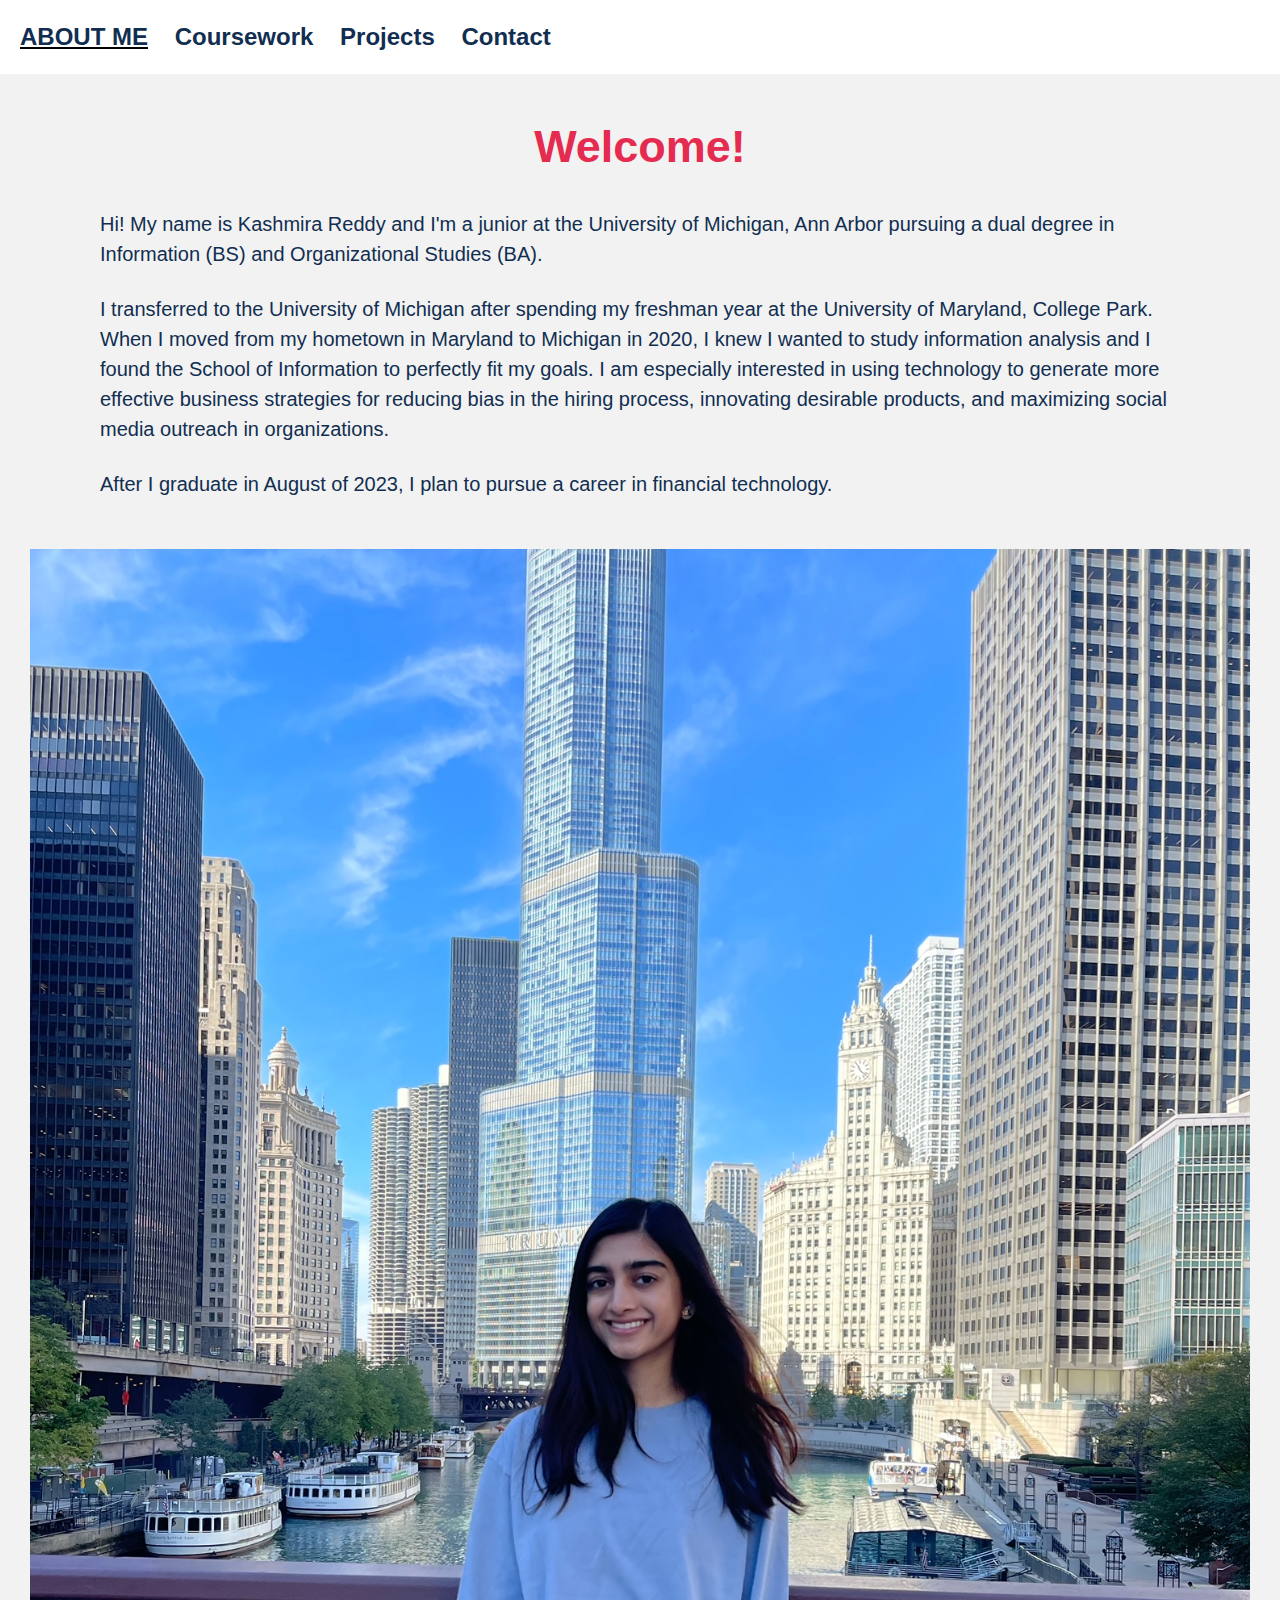
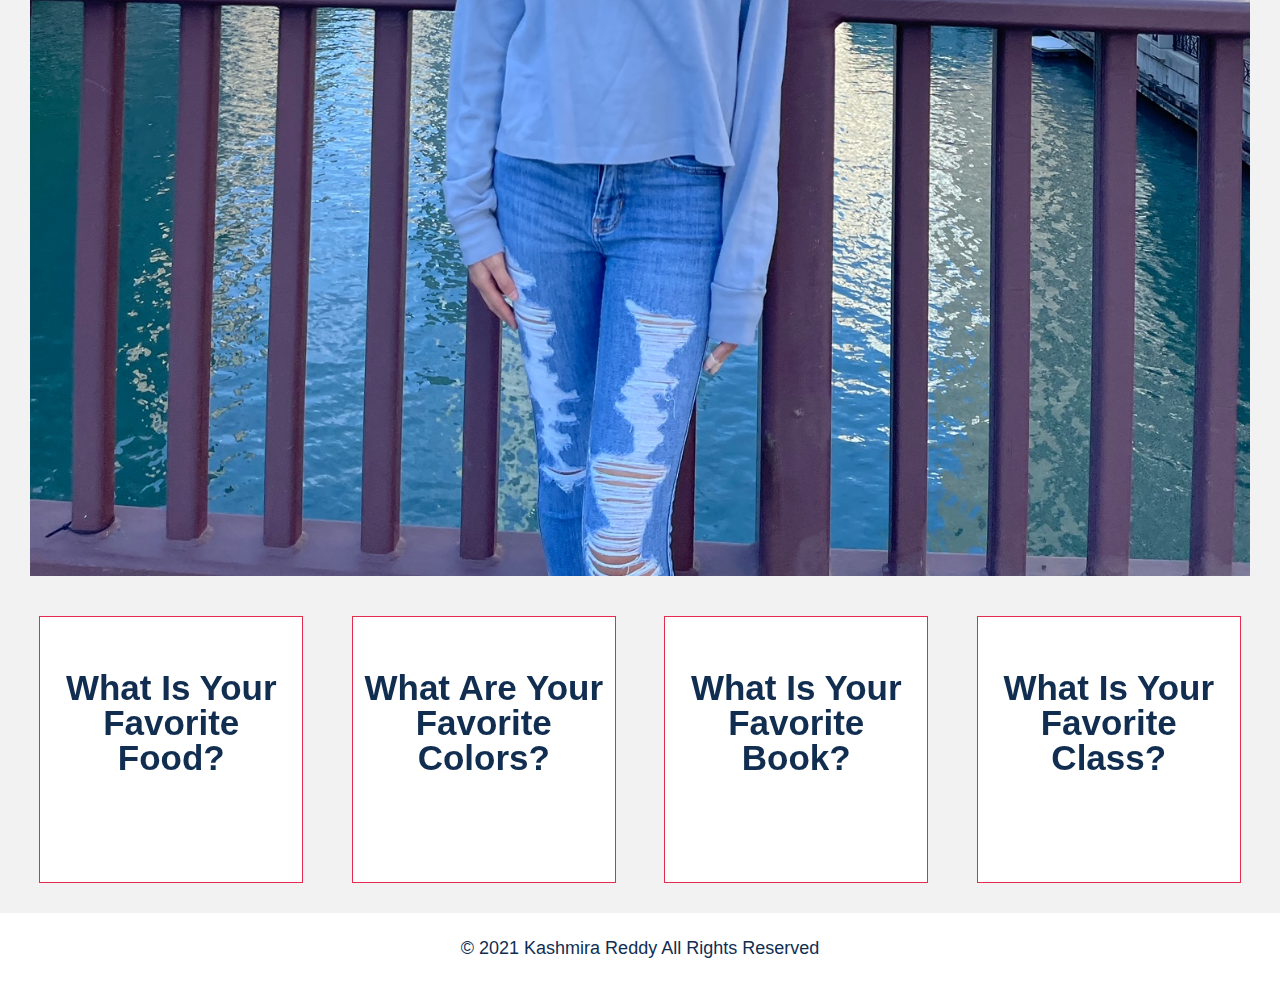
==== index.html @ 4252aab7 "Add files via upload" ====
<!DOCTYPE html>
<html lang="en">
  <head>
    <!-- Global site tag (gtag.js) - Google Analytics -->
    <script async src="https://www.googletagmanager.com/gtag/js?id=G-QL9B6KLB4T"></script>
    <script>
      window.dataLayer = window.dataLayer || [];
      function gtag(){dataLayer.push(arguments);}
      gtag('js', new Date());

      gtag('config', 'G-QL9B6KLB4T');
    </script>

    <meta charset="utf-8">
    <meta name="viewport" content="width=device-width, initial-scale=1.0">
    <link rel="stylesheet" type="text/css" href="css/html5reset.css">
    <link rel="stylesheet" type="text/css" href="css/style.css">
    <link rel="shortcut icon" type="image/png" href="images/initials.png"/>
    <title>Kashmira Reddy</title>
  </head>
  <body>
    <div class="skip"><a href="#main">Skip to Main Content</a></div>
    <nav>
        <ul>
          <li class="navigate"><a href = "index.html">About Me</a></li>
          <li><a href = "work.html">Coursework</a></li>
          <li><a href = "projects.html">Projects</a></li>
          <li><a href="contact.html">Contact</a></li>
        </ul>
      </nav>
      <main class="color">
      
        <header id="main">
          <h1>Welcome!</h1>
          <p>Hi! My name is Kashmira Reddy and I'm a junior at the University of Michigan, Ann Arbor pursuing a dual degree in Information (BS) and Organizational Studies (BA).</p>
          <p>I transferred to the University of Michigan after spending my freshman year at the University of Maryland, College Park. When I moved from my hometown in Maryland to Michigan in 2020, I knew I wanted to study information analysis and I found the School of Information to perfectly fit my goals. I am especially interested in using technology to generate more effective business strategies for reducing bias in the hiring process, innovating desirable products, and maximizing social media outreach in organizations.</p>
          <p>After I graduate in August of 2023, I plan to pursue a career in financial technology.</p>
        </header>

        <div class=grid_container>
            <img class="kashmira_image" src="images/kash.JPG" alt="UMich_Picture"/>
        </div>

        <div class="new_grid">

        <div class="flip-card">
          <div class="flip-card-inner">
            <div class="flip-card-front">
              <h2>What Is Your Favorite Food?</h2>
            </div>
            <div class="flip-card-back">
              <h2>Thai Basil Chicken</h2>
            </div>
          </div>
        </div>

        <div class="flip-card">
          <div class="flip-card-inner">
            <div class="flip-card-front">
              <h2>What Are Your Favorite Colors?</h2>
            </div>
            <div class="flip-card-back">
              <h2>Red, White & Blue</h2>
            </div>
          </div>
        </div>

        <div class="flip-card">
          <div class="flip-card-inner">
            <div class="flip-card-front">
              <h2>What Is Your Favorite Book?</h2>
            </div>
            <div class="flip-card-back">
              <h2>Bloodline by Sidney Sheldon</h2>
            </div>
          </div>
        </div>

        <div class="flip-card">
          <div class="flip-card-inner">
            <div class="flip-card-front">
              <h2>What Is Your Favorite Class?</h2>
            </div>
            <div class="flip-card-back">
              <h2>SI 339</h2>
            </div>
          </div>
        </div>

      </div>
      
    </main>

  <footer>
    <p>&copy; 2021 Kashmira Reddy All Rights Reserved</p>
  </footer> 
</body>
</html>
---- css/style.css ----
html{
    scroll-behavior: smooth;
}

body{
  font-family: Tahoma, sans-serif;
  background-color: #ffffff;
  font-size: 24px;
  margin: 0;
  padding: 0;
}

h1{
  font-size: 45px;
  line-height: 1;
  padding-top: 30px;
  padding-bottom: 40px;
  text-align: center;
}

h2{
  font-size: 35px;
  margin-top: 16%;
}

h3{
  font-size: 26px;
}

h4{
  padding-top: 30px;
  padding-bottom: 30px;
  font-size: 28px;
  color: #e52b50;
  text-align: center;
}

h4::before {
  content: "↓";
}

h4::after {
  content: "↓";
}

nav ul{
  list-style-type: none;
}

nav li{
  display: inline;
  padding-right: 20px;
}

nav{
  background-color: #ffffff;
  padding: 25px 0;    
  text-align: right;   
}

header p{
  color: #112e51;
  font-size: 20px;
  padding: 0px 100px;
  text-align: left;
  line-height: 30px;
  margin-bottom: 25px;
}

#music{
  text-align: center;
}

p{
  color: #112e51;
  font-size: 20px;
  padding: 10px 80px;
  text-align: left;
  line-height: 30px;
  margin-bottom: 25px;
}

footer p{
  color: #112e51;
  font-size: 18px;
  text-align: center;
  padding-top: 20px;
}

nav a{
  color: #112e51;
  font-weight: bold;
  text-decoration: none;
}

a:link, a:visited{
  color: #112e51;
}

a:hover{
  text-decoration: underline;
}

.navigate{
  text-transform: uppercase;
  text-decoration: underline;
}

.skip a{
  background: white;
  left: 0;
  padding: 6px;
  -webkit-transition: top 1s ease-out;
  transition: top 1s ease-out;
  z-index: 1;
  position: absolute;
  top: -40px;
}

.skip a:focus{
  position: absolute;
  top: 0px;
}

*:focus{
  border-width: 4px;
  border-style: double;
  border-color: #112e51;
}

.color{
  background-color: #f2f2f2;
}

.grid_container{
  display: grid;
  grid-template-columns: 1fr;
  grid-row-gap: 10px;
  grid-column-gap: 10px;
  margin: auto;
  border-radius: 5px;
  background-color: #f2f2f2;
  padding-bottom: 10px;
  padding-left: 30px;
  padding-right: 30px;
}

.new_grid{
  display: grid;
  grid-template-columns: 1fr;
  grid-row-gap: 10px;
  grid-column-gap: 10px;
  margin: auto;
  border-radius: 5px;
  background-color: #f2f2f2;
  padding-top: 20px;
  padding-bottom: 30px;
  padding-left: 20px;
  padding-right: 20px;
}

.flex_container {
  display: flex;
  flex-direction: row-reverse;
  justify-content: center;
  align-content: space-around;
  flex-wrap: wrap; 
  min-height: 600px;
  padding-top: 20px;
  padding-bottom: 20px;

  background-attachment: fixed; /* Parallax effect */
  background-position: center; /* Parallax effect */
  background-repeat: no-repeat; /* Parallax effect */
  background-size: cover; /* Parallax effect */
  background-image: url("../images/white_geo.jpeg");
  /* height: 580px; Parallax effect */
}

.projects_grid_container {
  display: grid;
  /* overflow: scroll; */
  grid-template-columns: 1fr;
  grid-row-gap: 10px;
  grid-column-gap: 10px;
  margin: auto;
  border-radius: 5px;
  background-color: #f2f2f2;
  text-align: center;
  padding-left: 20px;
  padding-right: 20px;
}

.contact_grid_container {
  display: grid;
  grid-template-columns: 1fr;
  grid-row-gap: 10px;
  grid-column-gap: 10px;
  margin: auto;
  border-radius: 5px;
  background-color: #f2f2f2;
  text-align: center;
  padding-top: 10px;
  padding-bottom: 40px;
  padding-left: 20px;
  padding-right: 20px;
}

.contact2_grid_container {
  display: grid;
  /* overflow: scroll; */
  grid-template-columns: 1fr;
  grid-row-gap: 10px;
  grid-column-gap: 10px;
  margin: auto;
  border-radius: 5px;
  background-color: #f2f2f2;
  text-align: center;
  padding-bottom: 30px;
  padding-left: 20px;
  padding-right: 20px;
}

#main{
  color: #e52b50;
  padding-top: 20px;
  padding-bottom: 25px;
  background-color: #f2f2f2;
}

@keyframes animation{
  0%{
    opacity: 0;
    width: 0%;
  }
  100%{
    opacity: 1;
    width: 100%;
  }
}

.kashmira_image{
  margin: auto;
  width: 100%;
  height: auto;
  padding-bottom: 10px;
  text-align: center;
  animation-name: animation;
  animation-duration: 4s;
  animation-direction: alternate;
  animation-timing-function: ease-in-out;
}

.coursework{
  border: 8px solid #40E0D0;
  margin: 8px auto;
  width: 350px;
  height: 275px;
  border-radius: 25px;
  text-align: center;
}

.project{
  border: 8px solid #40E0D0;
  margin: 8px auto;
  width: 300px;
  height: 200px;
  object-fit: fill;
  border-radius: 25px;
  text-align: center;
}

.contactimage{
  border: 8px solid #40E0D0;
  margin: 8px auto;
  width: 75%;
  height: 275px;
  /* object-fit: fill; */
  border-radius: 25px;
  text-align: center;
}

#contactimage1{
  height: 60vh;
}

#contactimage2{
  height: 60vh;
}

#contactimage3{
  height: 60vh;
}

#contactimage4{
  height: 60vh;
}

#contactimage5{
  height: 60vh;
}

#contactimage6{
  height: 60vh;
}

/*FORM*/
label{
  display: inline-block;
  margin-right: 10px;
  width: 100%;
  font-family: "Courier";
  /* color: #ffffff; */
  text-align: left;
}

input {
  width: 100%;
  padding: 12px 20px;
  margin: 8px 0;
  display: inline-block;
  border: 1px solid #ccc;
  box-sizing: border-box;
  font-family: Verdana, sans-serif;
}

textarea{
  width: 100%;
  height: 40vh;
  padding: 12px 20px;
  margin: 8px 0;
  display: inline-block;
  border: 1px solid #ccc;
  box-sizing: border-box;
  font-family: Verdana, sans-serif;
}

input[type=checkbox]{
    display: inline;
    width: inherit;
}

input[type=submit] {
  background-color: #0E5D17;
  color: white;
  padding: 14px 20px;
  margin: 8px 0;
  border: none;
  cursor: pointer;
  width: 100%;
}

input[type=submit]:hover {
  opacity: 0.6;
} 
/*FORM*/

/** Code for prefers reduced motion **/
@media screen and (prefers-reduced-motion: reduce){
  /*Turn off scroll*/
  html{
      scroll-behavior: auto; /* Removes scroll animation */
  }

  /*Turn off transition*/
  .skip a{
    -webkit-transition: initial; /* sets to default setting */
    transition: initial; /* sets to default setting */
  }

  /*Turn off parallax*/
  .contact_grid_container{
    background-attachment: initial;
  }

  /*Turn off animation*/
  .kashmira_image{
    animation: none;
  }
}

  @media screen and (min-width: 750px){
    nav{
      text-align: center;
    }

    .new_grid{
      grid-template-columns: 1fr 1fr;
      grid-template-rows: 1fr 1fr;
      grid-row-gap: 10px;
      grid-column-gap: 10px;
    }

    .projects_grid_container{
      grid-template-rows: 1fr 1fr;
      grid-template-columns: 1fr 1fr;
    }

    .contact2_grid_container{
      grid-template-rows: 1fr 1fr 1fr;
      grid-template-columns: 1fr 1fr;
    }
  }

  @media screen and (min-width: 950px){
    nav{
      text-align: left;
      padding-left: 20px;
    }

    .new_grid{
      grid-template-columns: 1fr 1fr 1fr 1fr;
      grid-template-rows: 1fr;
      grid-row-gap: 10px;
      grid-column-gap: 10px;
    }

    .projects_grid_container{
      grid-template-columns: 1fr;
      grid-template-rows: 1fr;
    }

    #projimage1.project{
      width: 500px;
      height: 400px;
    }

    #projimage2.project{
      width: 500px;
      height: 400px;
    }

    #projimage3.project{
      width: 500px;
      height: 400px;
    }

    #projimage4.project{
      width: 500px;
      height: 400px;
    }

    h3{
      font-size: 34px;
    }

    .contact2_grid_container{
      grid-template-columns: 1fr 1fr 1fr;
      grid-template-rows: 1fr 1fr;
    }
  }

  .flip-card {
    background-color: white;
    color: #112e51;
    padding-top: 15px;
    padding-left: 10px;
    padding-right: 10px;
    text-align: center;
    width: 80%;
    height: 250px;
    margin: auto;
    border: 1px solid #e52b50;
    perspective: 1000px; /* Remove this if you don't want the 3D effect */
  }
  
  .flip-card-inner {
    position: relative;
    width: 100%;
    height: 100%;
    text-align: center;
    transition: transform 0.8s;
    transform-style: preserve-3d;
  }

  .flip-card:hover .flip-card-inner, .flip-card:active .flip-card-inner, .flip-card:focus .flip-card-inner {
  transform: rotateY(180deg);
  }

  .flip-card-front, .flip-card-back {
    position: absolute;
    width: 100%;
    height: 100%;
    -webkit-backface-visibility: hidden;
    backface-visibility: hidden;
  }

  .flip-card-back {
    background-color: white;
    color: #112e51;
    transform: rotateY(180deg);
    text-align: center;
  }
  
  .options{
    padding-bottom: 18px;
    display: flex;
    flex-wrap: wrap;
    justify-content: space-evenly;
  }

  #play{
    font-size: 18px;
    font-family: Helvetica, sans-serif;
    background-color: whitesmoke;
    border: 2px solid;
  }

  #stop{
    font-size: 18px;
    font-family: Helvetica, sans-serif;
    background-color: whitesmoke;
    border: 2px solid;
  }
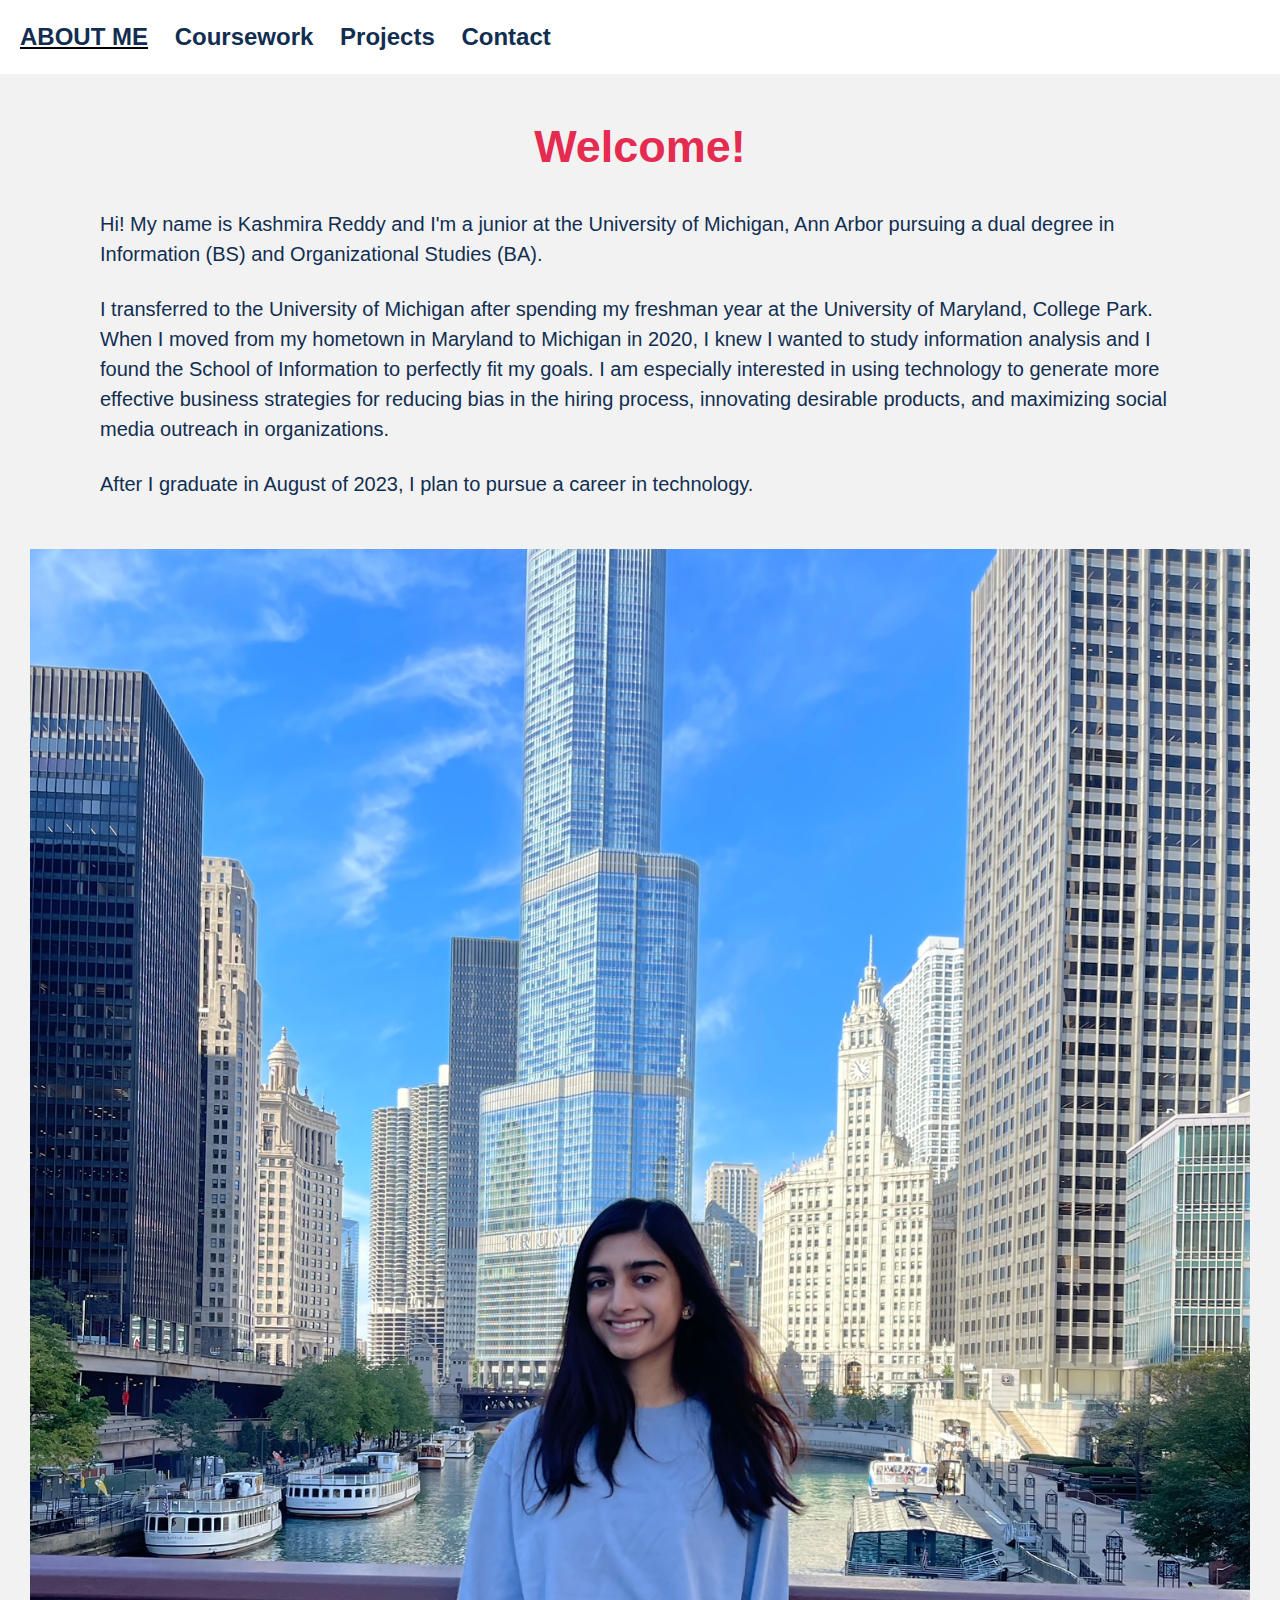
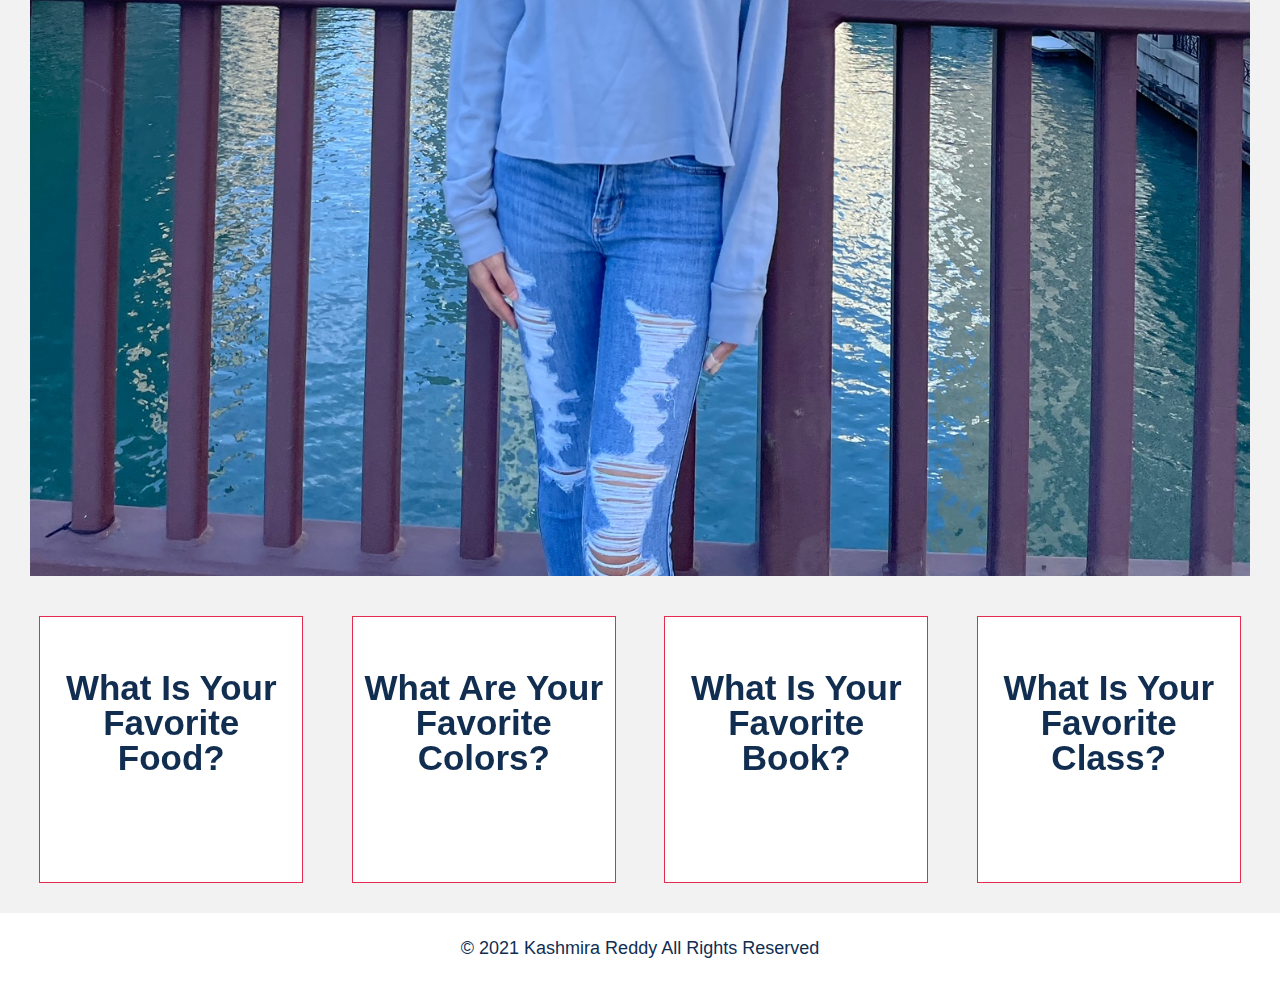
==== commit 0d1347a6: "Add files via upload" ====
--- a/index.html
+++ b/index.html
@@ -34,7 +34,7 @@
           <h1>Welcome!</h1>
           <p>Hi! My name is Kashmira Reddy and I'm a junior at the University of Michigan, Ann Arbor pursuing a dual degree in Information (BS) and Organizational Studies (BA).</p>
           <p>I transferred to the University of Michigan after spending my freshman year at the University of Maryland, College Park. When I moved from my hometown in Maryland to Michigan in 2020, I knew I wanted to study information analysis and I found the School of Information to perfectly fit my goals. I am especially interested in using technology to generate more effective business strategies for reducing bias in the hiring process, innovating desirable products, and maximizing social media outreach in organizations.</p>
-          <p>After I graduate in August of 2023, I plan to pursue a career in financial technology.</p>
+          <p>After I graduate in August of 2023, I plan to pursue a career in technology.</p>
         </header>
 
         <div class=grid_container>
